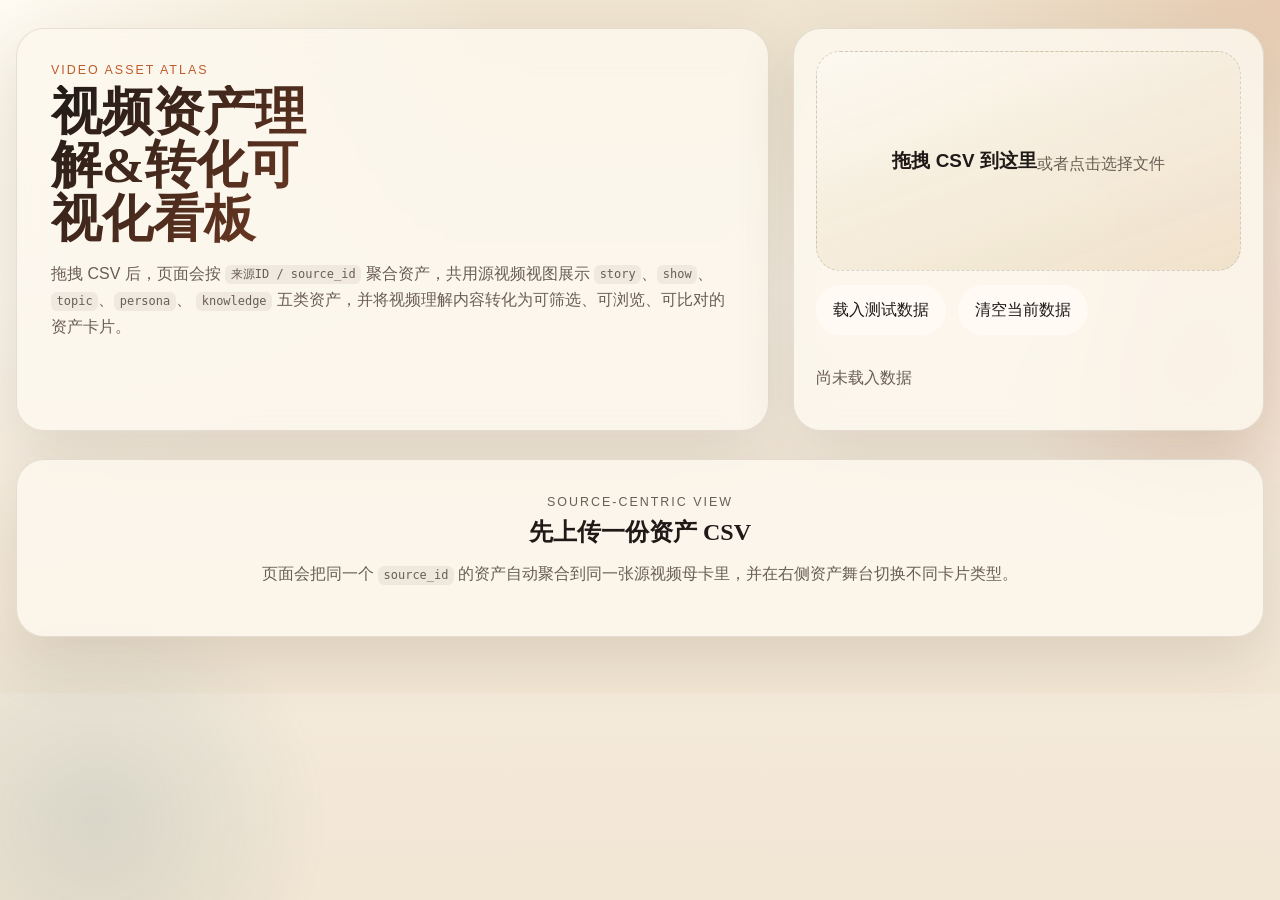
==== sites/video-asset-atlas/index.html @ cf37c2fd "Deploy video asset atlas site" ====
<!DOCTYPE html>
<html lang="zh-CN">
  <head>
    <meta charset="UTF-8" />
    <meta name="viewport" content="width=device-width, initial-scale=1.0" />
    <title>视频资产理解&转化可视化看板</title>
    <link rel="stylesheet" href="./styles.css" />
  </head>
  <body>
    <div class="page-shell">
      <header class="hero">
        <div class="hero-copy">
          <p class="eyebrow">Video Asset Atlas</p>
          <h1>视频资产理解&转化可视化看板</h1>
          <p class="hero-text">
            拖拽 CSV 后，页面会按 <code>来源ID / source_id</code> 聚合资产，共用源视频视图展示
            <code>story</code>、<code>show</code>、<code>topic</code>、<code>persona</code>、
            <code>knowledge</code> 五类资产，并将视频理解内容转化为可筛选、可浏览、可比对的资产卡片。
          </p>
        </div>
        <div class="hero-actions">
          <label class="dropzone" id="dropzone" for="file-input">
            <input id="file-input" type="file" accept=".csv,text/csv" hidden />
            <span class="dropzone-title">拖拽 CSV 到这里</span>
            <span class="dropzone-subtitle">或者点击选择文件</span>
          </label>
          <div class="action-row">
            <button id="load-sample" class="ghost-button" type="button">载入测试数据</button>
            <button id="clear-data" class="ghost-button" type="button">清空当前数据</button>
          </div>
          <p class="helper-text" id="file-status">尚未载入数据</p>
        </div>
      </header>

      <main class="dashboard hidden" id="dashboard">
        <section class="summary-grid" id="summary-grid"></section>

        <section class="control-panel">
          <div class="search-box">
            <label for="search-input">搜索源视频 / 资产文本</label>
            <input
              id="search-input"
              type="search"
              placeholder="输入来源ID、视频分类、标题、话题等关键词"
            />
          </div>
          <div class="filter-grid">
            <div class="filter-block">
              <span class="filter-label">视频分类</span>
              <div class="chip-row" id="video-type-filters"></div>
            </div>
            <div class="filter-block">
              <span class="filter-label">资产域</span>
              <div class="chip-row" id="domain-filters"></div>
            </div>
            <div class="filter-block">
              <span class="filter-label">风险标签</span>
              <div class="chip-row" id="risk-filters"></div>
            </div>
          </div>
          <div class="toggle-row">
            <label class="toggle">
              <input id="verification-only" type="checkbox" />
              <span>仅看含待验证 knowledge 的源视频</span>
            </label>
          </div>
        </section>

        <section class="source-list" id="source-list"></section>
      </main>

      <section class="empty-state" id="empty-state">
        <div class="empty-panel">
          <p class="eyebrow">Source-Centric View</p>
          <h2>先上传一份资产 CSV</h2>
          <p>
            页面会把同一个 <code>source_id</code> 的资产自动聚合到同一张源视频母卡里，并在右侧资产舞台切换不同卡片类型。
          </p>
        </div>
      </section>
    </div>

    <aside class="detail-drawer" id="detail-drawer" aria-hidden="true">
      <div class="drawer-backdrop" id="drawer-backdrop"></div>
      <div class="drawer-panel">
        <button class="drawer-close" id="drawer-close" type="button" aria-label="关闭详情">
          ×
        </button>
        <div id="drawer-content"></div>
      </div>
    </aside>

    <template id="summary-card-template">
      <article class="summary-card">
        <p class="summary-label"></p>
        <p class="summary-value"></p>
        <p class="summary-meta"></p>
      </article>
    </template>

    <script src="./app.js"></script>
  </body>
</html>
---- sites/video-asset-atlas/styles.css ----
:root {
  --bg: #f4ecdc;
  --bg-strong: #e8d8bc;
  --panel: rgba(253, 248, 238, 0.82);
  --panel-strong: rgba(255, 251, 245, 0.92);
  --ink: #1f1a17;
  --muted: #6a5e54;
  --line: rgba(68, 50, 34, 0.12);
  --accent: #bf5b2b;
  --accent-soft: rgba(191, 91, 43, 0.12);
  --story: #cb6f49;
  --show: #3b7f8f;
  --topic: #9f6d2f;
  --persona: #5b6ab3;
  --knowledge: #50734f;
  --shadow: 0 22px 60px rgba(76, 54, 30, 0.14);
  --radius-xl: 28px;
  --radius-lg: 22px;
  --radius-md: 16px;
  --radius-sm: 999px;
  --font-display: "Avenir Next", "PingFang SC", "Hiragino Sans GB", sans-serif;
  --font-body: "Baskerville", "Songti SC", "STSong", serif;
}

* {
  box-sizing: border-box;
}

html,
body {
  margin: 0;
  min-height: 100%;
  color: var(--ink);
  background:
    radial-gradient(circle at top left, rgba(255, 252, 244, 0.95), transparent 34%),
    radial-gradient(circle at top right, rgba(191, 91, 43, 0.18), transparent 26%),
    linear-gradient(180deg, #efe4cf 0%, #f7f0e5 42%, #f2e6d4 100%);
  font-family: var(--font-display);
}

body::before,
body::after {
  content: "";
  position: fixed;
  inset: auto;
  pointer-events: none;
  z-index: 0;
  filter: blur(6px);
}

body::before {
  width: 28rem;
  height: 28rem;
  left: -8rem;
  bottom: -9rem;
  background: radial-gradient(circle, rgba(95, 135, 136, 0.18), transparent 72%);
  animation: ambientFloat 16s ease-in-out infinite alternate;
}

body::after {
  width: 24rem;
  height: 24rem;
  right: -7rem;
  top: 11rem;
  background: radial-gradient(circle, rgba(203, 111, 73, 0.2), transparent 68%);
  animation: ambientFloat 18s ease-in-out infinite alternate-reverse;
}

button,
input,
textarea,
select {
  font: inherit;
}

a {
  color: inherit;
}

code {
  padding: 0.15rem 0.35rem;
  border-radius: 0.4rem;
  background: rgba(33, 23, 14, 0.06);
  font-size: 0.92em;
}

.hidden {
  display: none !important;
}

.page-shell {
  position: relative;
  z-index: 1;
  width: min(1440px, calc(100vw - 32px));
  margin: 0 auto;
  padding: 28px 0 56px;
}

.hero {
  display: grid;
  grid-template-columns: 1.6fr 1fr;
  gap: 24px;
  align-items: stretch;
}

.hero-copy,
.hero-actions,
.empty-panel,
.control-panel,
.summary-card,
.source-card,
.drawer-panel {
  border: 1px solid var(--line);
  background: var(--panel);
  box-shadow: var(--shadow);
  backdrop-filter: blur(18px);
}

.hero-copy,
.hero-actions,
.empty-panel,
.control-panel,
.drawer-panel {
  border-radius: var(--radius-xl);
}

.hero-copy {
  padding: 34px;
  animation: fadeUp 720ms cubic-bezier(0.22, 1, 0.36, 1);
}

.eyebrow {
  margin: 0 0 8px;
  color: var(--accent);
  letter-spacing: 0.16em;
  text-transform: uppercase;
  font-size: 0.78rem;
}

.hero h1,
.empty-panel h2,
.drawer-panel h3 {
  margin: 0;
  font-family: var(--font-body);
  font-weight: 700;
  line-height: 1.04;
}

.hero h1 {
  font-size: clamp(2.4rem, 4vw, 4.6rem);
  max-width: 10ch;
  background: linear-gradient(135deg, #1f1a17 0%, #6b3822 42%, #1f1a17 100%);
  background-size: 220% 220%;
  -webkit-background-clip: text;
  background-clip: text;
  color: transparent;
  animation: titleShimmer 8s ease-in-out infinite;
}

.hero-text,
.helper-text,
.empty-panel p,
.summary-meta,
.video-fallback p,
.detail-section p,
.detail-section li,
.detail-kv dd,
.asset-card p,
.source-meta dd,
.understanding-snippet {
  color: var(--muted);
  line-height: 1.65;
}

.detail-section p,
.detail-section li,
.detail-kv dd {
  white-space: pre-wrap;
}

.hero-actions {
  padding: 22px;
  display: flex;
  flex-direction: column;
  gap: 14px;
  animation: fadeUp 860ms cubic-bezier(0.22, 1, 0.36, 1);
}

.dropzone {
  display: flex;
  flex: 1;
  min-height: 220px;
  padding: 28px;
  border: 1.5px dashed rgba(31, 26, 23, 0.16);
  border-radius: 24px;
  background:
    linear-gradient(160deg, rgba(255, 250, 243, 0.85), rgba(237, 223, 197, 0.78)),
    linear-gradient(135deg, rgba(95, 135, 136, 0.08), rgba(191, 91, 43, 0.08));
  align-items: center;
  justify-content: center;
  text-align: center;
  cursor: pointer;
  transition:
    transform 220ms ease,
    border-color 220ms ease,
    background 220ms ease;
}

.dropzone.is-dragging {
  transform: translateY(-3px) scale(1.01);
  border-color: rgba(191, 91, 43, 0.4);
  background:
    linear-gradient(160deg, rgba(255, 248, 238, 0.96), rgba(241, 225, 197, 0.9)),
    linear-gradient(135deg, rgba(95, 135, 136, 0.1), rgba(191, 91, 43, 0.14));
}

.dropzone-title {
  display: block;
  font-size: 1.18rem;
  font-weight: 600;
}

.dropzone-subtitle {
  display: block;
  margin-top: 6px;
  color: var(--muted);
}

.action-row {
  display: flex;
  gap: 12px;
}

.ghost-button,
.filter-chip,
.domain-tab,
.asset-badge,
.status-pill,
.link-chip {
  border: 1px solid transparent;
  border-radius: var(--radius-sm);
}

.ghost-button {
  padding: 0.85rem 1rem;
  background: var(--panel-strong);
  color: var(--ink);
  cursor: pointer;
  transition:
    transform 180ms ease,
    border-color 180ms ease,
    background-color 180ms ease;
}

.ghost-button:hover,
.filter-chip:hover,
.domain-tab:hover,
.asset-card:hover,
.link-chip:hover {
  transform: translateY(-1px);
}

.ghost-button,
.filter-chip,
.domain-tab,
.asset-card,
.link-chip,
.status-pill,
.asset-badge,
.summary-card,
.video-panel,
.asset-stage-panel {
  transition:
    transform 220ms ease,
    box-shadow 220ms ease,
    border-color 220ms ease,
    background-color 220ms ease;
}

.dashboard {
  margin-top: 24px;
}

.summary-grid {
  display: grid;
  grid-template-columns: repeat(4, minmax(0, 1fr));
  gap: 16px;
}

.summary-card {
  padding: 20px;
  border-radius: var(--radius-lg);
  animation: fadeUp 560ms cubic-bezier(0.22, 1, 0.36, 1);
}

.summary-label {
  margin: 0 0 14px;
  color: var(--muted);
  font-size: 0.84rem;
}

.summary-value {
  margin: 0;
  font-size: clamp(1.8rem, 3vw, 2.7rem);
  font-weight: 650;
}

.summary-meta {
  margin: 10px 0 0;
  font-size: 0.94rem;
}

.control-panel {
  margin-top: 18px;
  padding: 20px;
}

.search-box label,
.filter-label {
  display: block;
  margin-bottom: 8px;
  color: var(--muted);
  font-size: 0.86rem;
}

.search-box input {
  width: 100%;
  padding: 0.95rem 1rem;
  border: 1px solid rgba(31, 26, 23, 0.12);
  border-radius: 16px;
  background: rgba(255, 252, 246, 0.92);
}

.filter-grid {
  display: grid;
  grid-template-columns: repeat(3, minmax(0, 1fr));
  gap: 18px;
  margin-top: 18px;
}

.chip-row {
  display: flex;
  flex-wrap: wrap;
  gap: 10px;
}

.filter-chip {
  padding: 0.45rem 0.9rem;
  border-color: rgba(31, 26, 23, 0.08);
  background: rgba(255, 252, 246, 0.7);
  cursor: pointer;
  transition:
    background-color 180ms ease,
    border-color 180ms ease,
    color 180ms ease,
    transform 180ms ease;
}

.filter-chip.active {
  border-color: rgba(31, 26, 23, 0.2);
  background: var(--accent-soft);
  color: var(--accent);
  box-shadow: 0 10px 22px rgba(191, 91, 43, 0.12);
}

.toggle-row {
  margin-top: 18px;
}

.toggle {
  display: inline-flex;
  align-items: center;
  gap: 10px;
  color: var(--muted);
}

.source-list {
  display: grid;
  gap: 18px;
  margin-top: 20px;
}

.source-card {
  display: grid;
  grid-template-columns: minmax(320px, 0.95fr) minmax(0, 1.25fr);
  gap: 18px;
  padding: 18px;
  border-radius: 30px;
  position: relative;
  overflow: hidden;
  animation-delay: calc(var(--stagger-index, 0) * 70ms);
  will-change: transform, opacity;
}

.source-card::after {
  content: "";
  position: absolute;
  inset: auto -8% -18% auto;
  width: 220px;
  height: 220px;
  border-radius: 50%;
  background: radial-gradient(circle, rgba(191, 91, 43, 0.08), transparent 70%);
  pointer-events: none;
  animation: haloPulse 10s ease-in-out infinite;
}

.video-panel,
.asset-stage {
  position: relative;
  z-index: 1;
}

.video-panel {
  display: flex;
  flex-direction: column;
  gap: 14px;
  padding: 18px;
  border-radius: 24px;
  background:
    linear-gradient(180deg, rgba(255, 249, 240, 0.95), rgba(244, 232, 213, 0.9)),
    linear-gradient(145deg, rgba(95, 135, 136, 0.12), transparent 50%);
}

.source-card:hover .video-panel,
.source-card:hover .asset-stage-panel,
.summary-card:hover,
.control-panel:hover,
.hero-copy:hover,
.hero-actions:hover {
  transform: translateY(-2px);
  box-shadow: 0 26px 70px rgba(76, 54, 30, 0.16);
}

.video-stage {
  min-height: 230px;
  padding: 20px;
  border-radius: 22px;
  background:
    linear-gradient(145deg, rgba(35, 29, 25, 0.92), rgba(89, 67, 52, 0.82)),
    radial-gradient(circle at top left, rgba(255, 255, 255, 0.08), transparent 30%);
  color: #f5ecdf;
  display: flex;
  flex-direction: column;
  justify-content: space-between;
  overflow: hidden;
  isolation: isolate;
}

.video-stage.has-link {
  box-shadow: inset 0 0 0 1px rgba(255, 248, 238, 0.06);
}

.video-stage::after {
  content: "";
  position: absolute;
  inset: auto -10% -30% auto;
  width: 240px;
  height: 240px;
  border-radius: 50%;
  background: radial-gradient(circle, rgba(255, 255, 255, 0.14), transparent 62%);
  animation: stageGlow 7s ease-in-out infinite;
  pointer-events: none;
  z-index: -1;
}

.video-stage-top,
.video-stage-bottom {
  display: flex;
  align-items: center;
  justify-content: space-between;
  gap: 12px;
}

.video-tagline {
  display: inline-flex;
  align-items: center;
  gap: 8px;
  color: rgba(245, 236, 223, 0.8);
  font-size: 0.78rem;
  letter-spacing: 0.08em;
  text-transform: uppercase;
}

.play-orb {
  width: 74px;
  height: 74px;
  display: grid;
  place-items: center;
  border-radius: 50%;
  background: radial-gradient(circle, rgba(255, 244, 225, 0.32), rgba(255, 244, 225, 0.08));
  box-shadow:
    0 0 0 1px rgba(255, 244, 225, 0.12),
    0 12px 34px rgba(0, 0, 0, 0.18);
  font-size: 1.45rem;
  animation: orbPulse 4.2s ease-in-out infinite;
}

.video-url-label {
  max-width: 100%;
  padding: 0.42rem 0.78rem;
  border-radius: var(--radius-sm);
  border: 1px solid rgba(255, 255, 255, 0.08);
  background: rgba(255, 255, 255, 0.06);
  color: rgba(245, 236, 223, 0.9);
  font-size: 0.84rem;
  overflow: hidden;
  text-overflow: ellipsis;
  white-space: nowrap;
}

.video-fallback {
  display: grid;
  gap: 10px;
  align-content: center;
}

.video-fallback h3,
.source-title {
  margin: 0;
  font-family: var(--font-body);
}

.source-header {
  display: flex;
  justify-content: space-between;
  gap: 16px;
  align-items: flex-start;
}

.source-title {
  font-size: 1.55rem;
}

.source-subtitle {
  margin: 6px 0 0;
  color: var(--muted);
}

.source-meta {
  margin: 0;
  display: grid;
  grid-template-columns: repeat(2, minmax(0, 1fr));
  gap: 10px 16px;
}

.source-meta dt {
  color: var(--muted);
  font-size: 0.82rem;
}

.source-meta dd {
  margin: 2px 0 0;
  font-size: 0.97rem;
}

.meta-cluster,
.status-cluster,
.domain-tabs {
  display: flex;
  flex-wrap: wrap;
  gap: 10px;
}

.asset-badge,
.status-pill,
.link-chip,
.domain-tab {
  display: inline-flex;
  align-items: center;
  gap: 8px;
}

.asset-badge,
.status-pill,
.link-chip {
  padding: 0.5rem 0.78rem;
  background: rgba(255, 252, 246, 0.8);
  border: 1px solid rgba(31, 26, 23, 0.08);
}

.link-chip {
  text-decoration: none;
}

.understanding-preview-block {
  display: grid;
  gap: 12px;
}

.understanding-snippet {
  margin: 0;
  white-space: pre-wrap;
  display: -webkit-box;
  -webkit-box-orient: vertical;
  -webkit-line-clamp: 5;
  overflow: hidden;
}

.understanding-trigger {
  justify-self: flex-start;
  cursor: pointer;
  background: linear-gradient(135deg, rgba(191, 91, 43, 0.12), rgba(95, 135, 136, 0.12));
  box-shadow: 0 10px 24px rgba(95, 135, 136, 0.08);
}

.asset-stage {
  display: grid;
  gap: 14px;
  min-width: 0;
}

.domain-tabs {
  padding-right: 6px;
}

.domain-tab {
  padding: 0.55rem 0.9rem;
  border: 1px solid rgba(31, 26, 23, 0.08);
  background: rgba(255, 252, 246, 0.7);
  cursor: pointer;
  transition:
    transform 180ms ease,
    border-color 180ms ease,
    background-color 180ms ease;
}

.domain-tab.active {
  color: #fff;
  border-color: transparent;
  box-shadow: 0 10px 24px rgba(31, 26, 23, 0.12);
}

.domain-tab[data-domain="story"].active {
  background: var(--story);
}

.domain-tab[data-domain="show"].active {
  background: var(--show);
}

.domain-tab[data-domain="topic"].active {
  background: var(--topic);
}

.domain-tab[data-domain="persona"].active {
  background: var(--persona);
}

.domain-tab[data-domain="knowledge"].active {
  background: var(--knowledge);
}

.asset-stage-panel {
  position: relative;
  overflow: hidden;
  border-radius: 24px;
  min-height: 320px;
  background:
    linear-gradient(180deg, rgba(255, 250, 243, 0.94), rgba(246, 239, 227, 0.92)),
    linear-gradient(145deg, rgba(95, 135, 136, 0.08), transparent 50%);
  border: 1px solid rgba(31, 26, 23, 0.06);
}

.asset-stage-track {
  display: grid;
  grid-auto-flow: column;
  grid-auto-columns: 100%;
  transition: transform 420ms cubic-bezier(0.22, 1, 0.36, 1);
}

.asset-domain-page {
  padding: 18px;
}

.asset-grid {
  display: grid;
  grid-template-columns: repeat(auto-fit, minmax(230px, 1fr));
  gap: 14px;
}

.asset-card {
  position: relative;
  width: 100%;
  padding: 18px;
  min-height: 196px;
  border-radius: 22px;
  border: 1px solid rgba(31, 26, 23, 0.08);
  background: rgba(255, 253, 249, 0.92);
  cursor: pointer;
  text-align: left;
  transition:
    transform 220ms ease,
    box-shadow 220ms ease;
  overflow: hidden;
}

.asset-card:hover {
  box-shadow: 0 18px 38px rgba(76, 54, 30, 0.12);
}

.asset-card::before {
  content: "";
  position: absolute;
  inset: 0 auto auto 0;
  width: 100%;
  height: 4px;
  background: var(--accent);
}

.asset-card[data-domain="story"]::before,
.asset-card[data-domain="story"] .asset-domain-label {
  background: var(--story);
  color: var(--story);
}

.asset-card[data-domain="show"]::before,
.asset-card[data-domain="show"] .asset-domain-label {
  background: var(--show);
  color: var(--show);
}

.asset-card[data-domain="topic"]::before,
.asset-card[data-domain="topic"] .asset-domain-label {
  background: var(--topic);
  color: var(--topic);
}

.asset-card[data-domain="persona"]::before,
.asset-card[data-domain="persona"] .asset-domain-label {
  background: var(--persona);
  color: var(--persona);
}

.asset-card[data-domain="knowledge"]::before,
.asset-card[data-domain="knowledge"] .asset-domain-label {
  background: var(--knowledge);
  color: var(--knowledge);
}

.asset-card-header {
  display: flex;
  justify-content: space-between;
  gap: 12px;
  align-items: flex-start;
}

.asset-domain-label {
  display: inline-flex;
  align-items: center;
  gap: 8px;
  font-size: 0.82rem;
  font-weight: 600;
}

.asset-card h4 {
  margin: 0;
  font-size: 1.08rem;
}

.asset-card p {
  margin: 12px 0 0;
  font-size: 0.94rem;
}

.asset-card-footer {
  display: flex;
  flex-wrap: wrap;
  gap: 8px;
  margin-top: 14px;
}

.mini-pill {
  padding: 0.35rem 0.62rem;
  border-radius: var(--radius-sm);
  background: rgba(31, 26, 23, 0.05);
  color: var(--muted);
  font-size: 0.8rem;
}

.empty-domain {
  display: grid;
  place-items: center;
  min-height: 240px;
  color: var(--muted);
}

.empty-state {
  margin-top: 28px;
}

.empty-panel {
  padding: 32px;
  text-align: center;
}

.detail-drawer {
  position: fixed;
  inset: 0;
  z-index: 40;
  display: none;
}

.detail-drawer.open {
  display: block;
}

.drawer-backdrop {
  position: absolute;
  inset: 0;
  background: rgba(24, 19, 16, 0.42);
  backdrop-filter: blur(5px);
  animation: backdropFade 220ms ease;
}

.drawer-panel {
  position: absolute;
  top: 18px;
  right: 18px;
  bottom: 18px;
  width: min(560px, calc(100vw - 28px));
  padding: 28px 24px 24px;
  overflow: auto;
  animation: drawerSlide 320ms cubic-bezier(0.22, 1, 0.36, 1);
}

.drawer-close {
  position: sticky;
  top: 0;
  margin-left: auto;
  display: block;
  width: 42px;
  height: 42px;
  border: 0;
  border-radius: 50%;
  background: rgba(31, 26, 23, 0.08);
  cursor: pointer;
}

.drawer-topline {
  display: flex;
  flex-wrap: wrap;
  gap: 10px;
  margin-top: 14px;
}

.drawer-title {
  margin-top: 18px;
}

.detail-section {
  margin-top: 20px;
  padding-top: 20px;
  border-top: 1px solid rgba(31, 26, 23, 0.08);
}

.detail-section h4 {
  margin: 0 0 10px;
  font-size: 1rem;
}

.understanding-fulltext {
  max-height: 22rem;
  padding: 16px;
  border-radius: 18px;
  overflow: auto;
  overscroll-behavior: contain;
  scrollbar-width: thin;
  white-space: pre-wrap;
  line-height: 1.7;
  color: var(--muted);
  background: rgba(255, 252, 246, 0.76);
}

.understanding-fulltext::-webkit-scrollbar {
  width: 8px;
}

.understanding-fulltext::-webkit-scrollbar-thumb {
  border-radius: 999px;
  background: rgba(106, 94, 84, 0.32);
}

.understanding-fulltext::-webkit-scrollbar-track {
  background: transparent;
}

.detail-section ul {
  margin: 0;
  padding-left: 18px;
}

.detail-grid {
  display: grid;
  grid-template-columns: repeat(2, minmax(0, 1fr));
  gap: 12px;
}

.detail-kv {
  padding: 14px;
  border-radius: 16px;
  background: rgba(255, 252, 246, 0.7);
}

.detail-kv dt {
  color: var(--muted);
  font-size: 0.82rem;
}

.detail-kv dd {
  margin: 6px 0 0;
  line-height: 1.55;
}

.fade-in {
  animation: fadeUp 480ms cubic-bezier(0.22, 1, 0.36, 1) both;
}

@keyframes fadeUp {
  from {
    opacity: 0;
    transform: translateY(10px);
  }

  to {
    opacity: 1;
    transform: translateY(0);
  }
}

@keyframes drawerSlide {
  from {
    opacity: 0;
    transform: translateX(28px) scale(0.985);
  }

  to {
    opacity: 1;
    transform: translateX(0) scale(1);
  }
}

@keyframes backdropFade {
  from {
    opacity: 0;
  }

  to {
    opacity: 1;
  }
}

@keyframes titleShimmer {
  0%,
  100% {
    background-position: 0% 50%;
  }

  50% {
    background-position: 100% 50%;
  }
}

@keyframes ambientFloat {
  from {
    transform: translate3d(0, 0, 0) scale(1);
  }

  to {
    transform: translate3d(18px, -14px, 0) scale(1.06);
  }
}

@keyframes orbPulse {
  0%,
  100% {
    transform: scale(1);
    box-shadow:
      0 0 0 1px rgba(255, 244, 225, 0.12),
      0 12px 34px rgba(0, 0, 0, 0.18);
  }

  50% {
    transform: scale(1.04);
    box-shadow:
      0 0 0 1px rgba(255, 244, 225, 0.18),
      0 16px 44px rgba(0, 0, 0, 0.22);
  }
}

@keyframes haloPulse {
  0%,
  100% {
    transform: scale(1);
    opacity: 0.8;
  }

  50% {
    transform: scale(1.08);
    opacity: 1;
  }
}

@keyframes stageGlow {
  0%,
  100% {
    transform: translate3d(0, 0, 0) scale(1);
    opacity: 0.55;
  }

  50% {
    transform: translate3d(-10px, -8px, 0) scale(1.08);
    opacity: 0.9;
  }
}

@media (prefers-reduced-motion: reduce) {
  *,
  *::before,
  *::after {
    animation: none !important;
    transition: none !important;
    scroll-behavior: auto !important;
  }
}

@media (max-width: 1100px) {
  .hero,
  .source-card {
    grid-template-columns: 1fr;
  }

  .summary-grid,
  .filter-grid {
    grid-template-columns: repeat(2, minmax(0, 1fr));
  }
}

@media (max-width: 720px) {
  .page-shell {
    width: min(100vw - 20px, 100%);
    padding-top: 14px;
  }

  .hero-copy,
  .hero-actions,
  .control-panel,
  .empty-panel {
    padding: 20px;
  }

  .summary-grid,
  .filter-grid,
  .detail-grid {
    grid-template-columns: 1fr;
  }

  .action-row {
    flex-direction: column;
  }

  .drawer-panel {
    top: auto;
    left: 10px;
    right: 10px;
    bottom: 10px;
    width: auto;
    max-height: 86vh;
  }
}
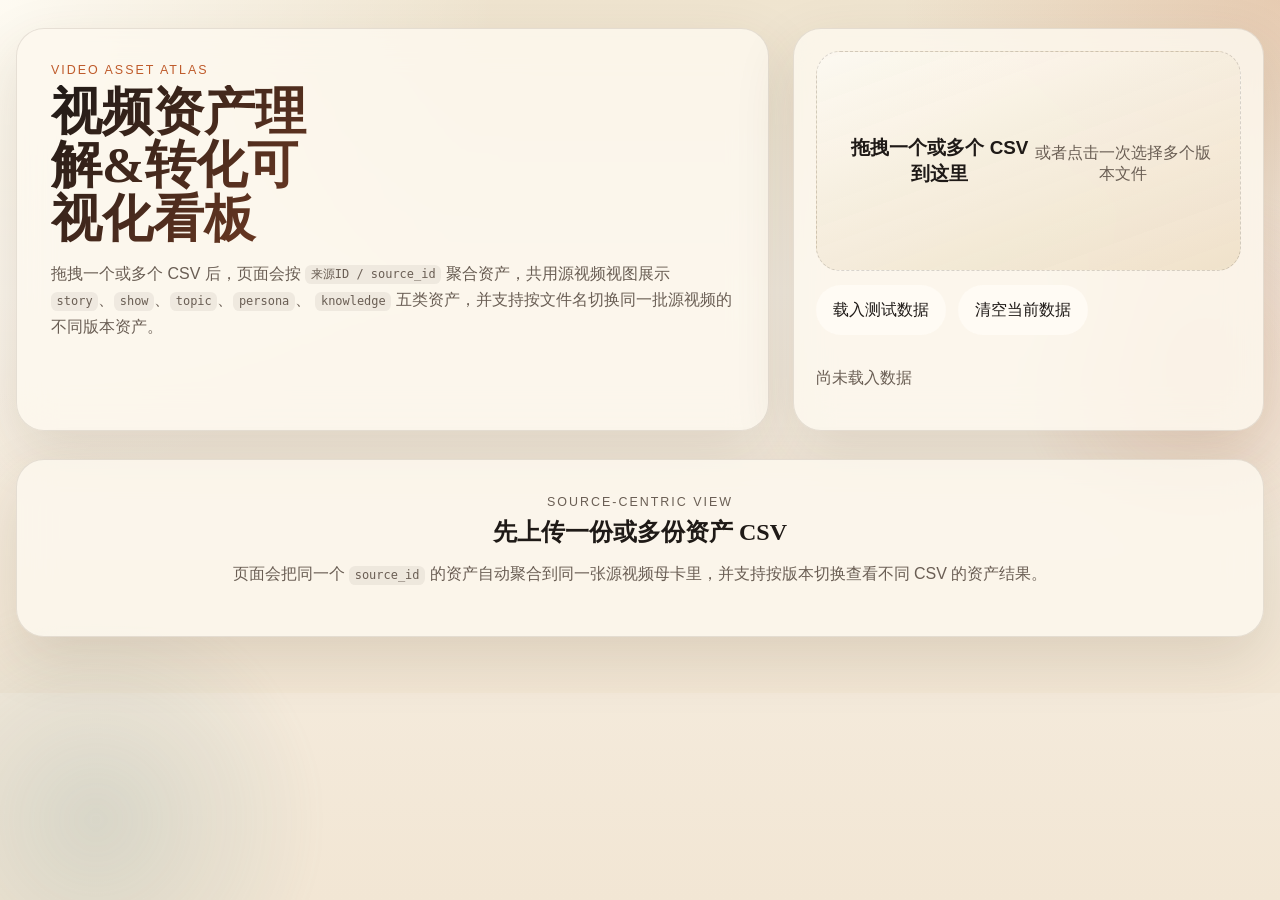
==== commit a09b3725: "Update video asset atlas multi-version UI" ====
--- a/sites/video-asset-atlas/index.html
+++ b/sites/video-asset-atlas/index.html
@@ -13,16 +13,16 @@
           <p class="eyebrow">Video Asset Atlas</p>
           <h1>视频资产理解&转化可视化看板</h1>
           <p class="hero-text">
-            拖拽 CSV 后，页面会按 <code>来源ID / source_id</code> 聚合资产，共用源视频视图展示
+            拖拽一个或多个 CSV 后，页面会按 <code>来源ID / source_id</code> 聚合资产，共用源视频视图展示
             <code>story</code>、<code>show</code>、<code>topic</code>、<code>persona</code>、
-            <code>knowledge</code> 五类资产，并将视频理解内容转化为可筛选、可浏览、可比对的资产卡片。
+            <code>knowledge</code> 五类资产，并支持按文件名切换同一批源视频的不同版本资产。
           </p>
         </div>
         <div class="hero-actions">
           <label class="dropzone" id="dropzone" for="file-input">
-            <input id="file-input" type="file" accept=".csv,text/csv" hidden />
-            <span class="dropzone-title">拖拽 CSV 到这里</span>
-            <span class="dropzone-subtitle">或者点击选择文件</span>
+            <input id="file-input" type="file" accept=".csv,text/csv" multiple hidden />
+            <span class="dropzone-title">拖拽一个或多个 CSV 到这里</span>
+            <span class="dropzone-subtitle">或者点击一次选择多个版本文件</span>
           </label>
           <div class="action-row">
             <button id="load-sample" class="ghost-button" type="button">载入测试数据</button>
@@ -41,7 +41,7 @@
             <input
               id="search-input"
               type="search"
-              placeholder="输入来源ID、视频分类、标题、话题等关键词"
+              placeholder="输入来源ID、视频分类、标题、话题或用户查询关键词"
             />
           </div>
           <div class="filter-grid">
@@ -61,7 +61,7 @@
           <div class="toggle-row">
             <label class="toggle">
               <input id="verification-only" type="checkbox" />
-              <span>仅看含待验证 knowledge 的源视频</span>
+              <span>仅看含待验证 knowledge 的版本结果</span>
             </label>
           </div>
         </section>
@@ -72,9 +72,9 @@
       <section class="empty-state" id="empty-state">
         <div class="empty-panel">
           <p class="eyebrow">Source-Centric View</p>
-          <h2>先上传一份资产 CSV</h2>
+          <h2>先上传一份或多份资产 CSV</h2>
           <p>
-            页面会把同一个 <code>source_id</code> 的资产自动聚合到同一张源视频母卡里，并在右侧资产舞台切换不同卡片类型。
+            页面会把同一个 <code>source_id</code> 的资产自动聚合到同一张源视频母卡里，并支持按版本切换查看不同 CSV 的资产结果。
           </p>
         </div>
       </section>
--- a/sites/video-asset-atlas/styles.css
+++ b/sites/video-asset-atlas/styles.css
@@ -233,6 +233,7 @@
 
 .ghost-button,
 .filter-chip,
+.version-tab,
 .domain-tab,
 .asset-badge,
 .status-pill,
@@ -254,6 +255,7 @@
 
 .ghost-button:hover,
 .filter-chip:hover,
+.version-tab:hover,
 .domain-tab:hover,
 .asset-card:hover,
 .link-chip:hover {
@@ -262,6 +264,7 @@
 
 .ghost-button,
 .filter-chip,
+.version-tab,
 .domain-tab,
 .asset-card,
 .link-chip,
@@ -283,7 +286,7 @@
 
 .summary-grid {
   display: grid;
-  grid-template-columns: repeat(4, minmax(0, 1fr));
+  grid-template-columns: repeat(auto-fit, minmax(200px, 1fr));
   gap: 16px;
 }
 
@@ -448,6 +451,22 @@
 
 .video-stage.has-link {
   box-shadow: inset 0 0 0 1px rgba(255, 248, 238, 0.06);
+}
+
+.video-stage.is-clickable {
+  cursor: pointer;
+  text-decoration: none;
+}
+
+.video-stage.is-clickable:hover {
+  transform: translateY(-2px);
+  box-shadow:
+    inset 0 0 0 1px rgba(255, 248, 238, 0.06),
+    0 18px 34px rgba(0, 0, 0, 0.16);
+}
+
+.video-stage.is-clickable:hover .play-orb {
+  transform: scale(1.06);
 }
 
 .video-stage::after {
@@ -555,6 +574,7 @@
 
 .meta-cluster,
 .status-cluster,
+.version-tabs,
 .domain-tabs {
   display: flex;
   flex-wrap: wrap;
@@ -587,6 +607,28 @@
   gap: 12px;
 }
 
+.query-preview-block {
+  display: grid;
+  gap: 12px;
+  padding-top: 2px;
+}
+
+.query-preview-header {
+  display: flex;
+  align-items: center;
+  justify-content: space-between;
+  gap: 12px;
+}
+
+.query-preview-header strong,
+.query-preview-meta {
+  font-size: 0.86rem;
+}
+
+.query-preview-meta {
+  color: var(--muted);
+}
+
 .understanding-snippet {
   margin: 0;
   white-space: pre-wrap;
@@ -605,8 +647,46 @@
 
 .asset-stage {
   display: grid;
-  gap: 14px;
+  gap: 10px;
   min-width: 0;
+}
+
+.version-tabs {
+  align-items: center;
+  gap: 6px;
+  margin-bottom: -2px;
+  padding-right: 6px;
+}
+
+.version-tab {
+  display: inline-flex;
+  align-items: center;
+  justify-content: center;
+  max-width: min(220px, 100%);
+  min-height: 34px;
+  padding: 0.22rem 0.72rem;
+  border: 1px solid rgba(31, 26, 23, 0.08);
+  border-radius: var(--radius-sm);
+  background: rgba(255, 252, 246, 0.76);
+  color: var(--muted);
+  cursor: pointer;
+  overflow: hidden;
+  text-overflow: ellipsis;
+  white-space: nowrap;
+  font-size: 0.76rem;
+  line-height: 1;
+  transition:
+    transform 180ms ease,
+    border-color 180ms ease,
+    background-color 180ms ease,
+    color 180ms ease;
+}
+
+.version-tab.active {
+  color: #fff;
+  border-color: transparent;
+  background: linear-gradient(135deg, var(--accent), #cf825f);
+  box-shadow: 0 6px 14px rgba(191, 91, 43, 0.14);
 }
 
 .domain-tabs {
